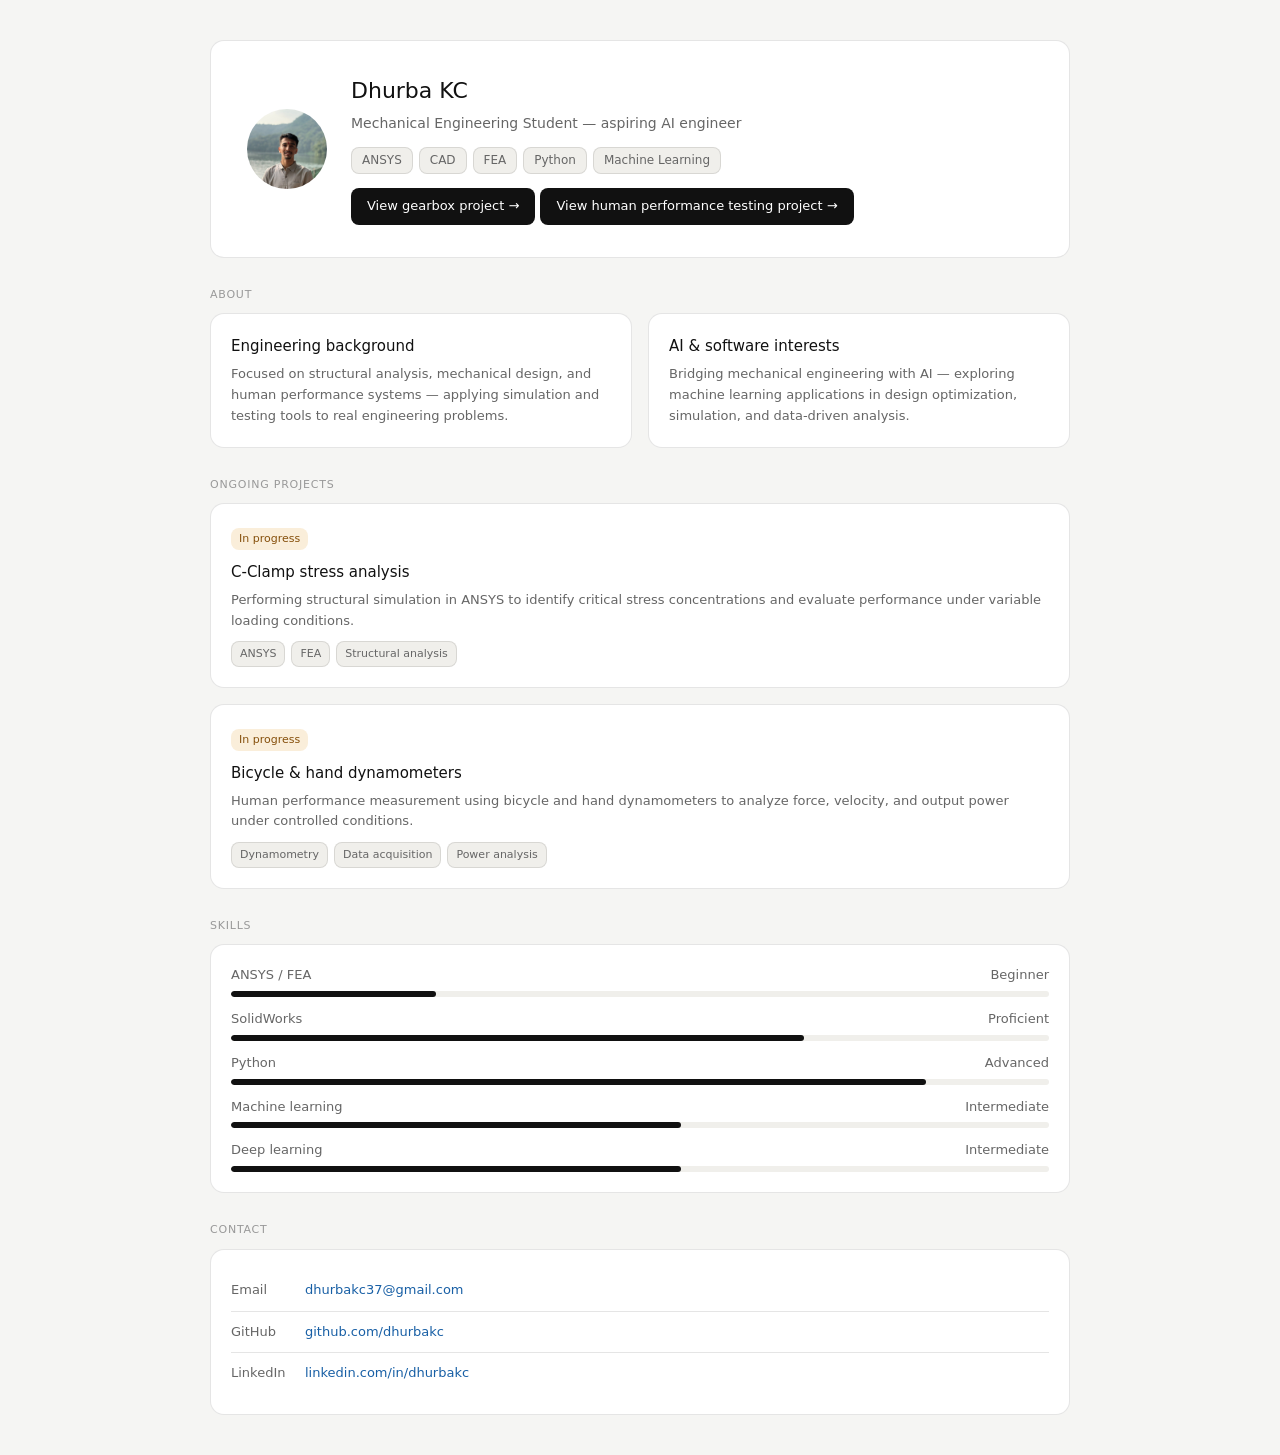
==== index.html @ 724318f9 "changed the location of the files" ====
<!DOCTYPE html>
<html lang="en">
<head>
  <meta charset="UTF-8">
  <meta name="viewport" content="width=device-width, initial-scale=1.0">
  <title>Dhurba KC — Portfolio</title>
  <link rel="stylesheet" href="style.css">
</head>
<body>
<div class="wrap">

  <!-- Hero -->
  <div class="hero">
    <div class="avatar">
      <img src = "images/profilepic.jpg" alt = "Dhurba KC"> 
    </div>
    <div class="hero-text">
      <h1>Dhurba KC</h1>
      <p class="sub">Mechanical Engineering Student &mdash; aspiring AI engineer</p>
      <div class="tags">
        <span class="tag">ANSYS</span>
        <span class="tag">CAD</span>
        <span class="tag">FEA</span>
        <span class="tag">Python</span>
        <span class="tag">Machine Learning</span>
      </div>
      <a class="btn" href="files/GearBoxDesignProject.pdf" target="_blank">View gearbox project &rarr;</a>
      <a class="btn" href = 'files/HumanPerformanceTesting.pdf' target="_blank">View human performance testing project &rarr;</a>
    </div>
  </div>

  <!-- About -->
  <p class="section-label">About</p>
  <div class="grid-2">
    <div class="card">
      <h3>Engineering background</h3>
      <p>Focused on structural analysis, mechanical design, and human performance systems — applying simulation and testing tools to real engineering problems.</p>
    </div>
    <div class="card">
      <h3>AI &amp; software interests</h3>
      <p>Bridging mechanical engineering with AI — exploring machine learning applications in design optimization, simulation, and data-driven analysis.</p>
    </div>
  </div>

  <!-- Projects -->
  <p class="section-label">Ongoing Projects</p>

  <div class="project-card">
    <span class="badge">In progress</span>
    <h3>C-Clamp stress analysis</h3>
    <p>Performing structural simulation in ANSYS to identify critical stress concentrations and evaluate performance under variable loading conditions.</p>
    <div class="tool-row">
      <span class="tool">ANSYS</span>
      <span class="tool">FEA</span>
      <span class="tool">Structural analysis</span>
    </div>
  </div>

  <div class="project-card mb">
    <span class="badge">In progress</span>
    <h3>Bicycle &amp; hand dynamometers</h3>
    <p>Human performance measurement using bicycle and hand dynamometers to analyze force, velocity, and output power under controlled conditions.</p>
    <div class="tool-row">
      <span class="tool">Dynamometry</span>
      <span class="tool">Data acquisition</span>
      <span class="tool">Power analysis</span>
    </div>
  </div>

  <!-- Skills -->
  <p class="section-label">Skills</p>
  <div class="card mb">
    <div class="skill-bar-wrap">
      <div class="skill-label"><span>ANSYS / FEA</span><span>Beginner</span></div>
      <div class="skill-track"><div class="skill-fill" style="width:25%"></div></div>
    </div>
    <div class="skill-bar-wrap">
      <div class="skill-label"><span>SolidWorks</span><span>Proficient</span></div>
      <div class="skill-track"><div class="skill-fill" style="width:70%"></div></div>
    </div>
    <div class="skill-bar-wrap">
      <div class="skill-label"><span>Python</span><span>Advanced</span></div>
      <div class="skill-track"><div class="skill-fill" style="width:85%"></div></div>
    </div>
    <div class="skill-bar-wrap">
      <div class="skill-label"><span>Machine learning</span><span>Intermediate</span></div>
      <div class="skill-track"><div class="skill-fill" style="width:55%"></div></div>
    </div>
    <div class="skill-bar-wrap" style="margin-bottom:0">
      <div class="skill-label"><span>Deep learning</span><span>Intermediate</span></div>
      <div class="skill-track"><div class="skill-fill" style="width:55%"></div></div>
    </div>
  </div>

  <!-- Contact -->
  <p class="section-label">Contact</p>
  <div class="card">
    <div class="contact-row">
      <span class="contact-label">Email</span>
      <span class="contact-val"><a href="mailto:dhurbakc37@gmail.com">dhurbakc37@gmail.com</a></span>
    </div>
    <div class="contact-row">
      <span class="contact-label">GitHub</span>
      <span class="contact-val"><a href="https://github.com/dhurbakc" target="_blank">github.com/dhurbakc</a></span>
    </div>
    <div class="contact-row">
      <span class="contact-label">LinkedIn</span>
      <span class="contact-val"><a href="https://linkedin.com/in/dhurbakc" target="_blank">linkedin.com/in/dhurbakc</a></span>
    </div>
  </div>

</div>
</body>
</html>
---- style.css ----
*, *::before, *::after { box-sizing: border-box; margin: 0; padding: 0; }

    :root {
      --bg: #f5f5f3;
      --surface: #ffffff;
      --border: rgba(0,0,0,0.1);
      --text: #111;
      --muted: #666;
      --hint: #999;
      --accent: #1a1a1a;
      --info: #185fa5;
      --info-bg: #e6f1fb;
      --info-text: #0c447c;
      --warning-bg: #faeeda;
      --warning-text: #854f0b;
      --radius-md: 8px;
      --radius-lg: 14px;
    }

    body {
      font-family: system-ui, -apple-system, Arial, sans-serif;
      background: var(--bg);
      color: var(--text);
      line-height: 1.6;
    }

    .wrap { max-width: 900px; margin: 0 auto; padding: 2.5rem 1.25rem; }

    /* Hero */
    .hero {
      background: var(--surface);
      border: 0.5px solid var(--border);
      border-radius: var(--radius-lg);
      padding: 2rem 2.25rem;
      margin-bottom: 1.75rem;
      display: flex;
      align-items: center;
      gap: 1.5rem;
    }

    .avatar {
  width: 80px;
  height: 80px;
  border-radius: 50%;
  overflow: hidden;
  flex-shrink: 0;
}

.avatar img {
  width: 100%;
  height: 100%;
  object-fit: cover;
}

    .hero-text h1 { font-size: 22px; font-weight: 500; margin-bottom: 4px; }
    .hero-text .sub { font-size: 14px; color: var(--muted); }

    .tags { display: flex; gap: 6px; flex-wrap: wrap; margin-top: 12px; }
    .tag {
      font-size: 12px; padding: 3px 10px;
      border-radius: var(--radius-md);
      background: #f0efeb;
      border: 0.5px solid var(--border);
      color: var(--muted);
    }

    .btn {
      display: inline-block; margin-top: 14px;
      padding: 8px 16px;
      background: var(--text); color: #fff;
      border-radius: var(--radius-md);
      text-decoration: none; font-size: 13px; font-weight: 500;
    }
    .btn:hover { opacity: 0.85; }

    /* Section label */
    .section-label {
      font-size: 11px; font-weight: 500;
      color: var(--hint); letter-spacing: 0.07em;
      text-transform: uppercase;
      margin-bottom: 10px;
    }

    /* Cards */
    .card {
      background: var(--surface);
      border: 0.5px solid var(--border);
      border-radius: var(--radius-lg);
      padding: 1.25rem;
    }

    .card h3 { font-size: 15px; font-weight: 500; margin-bottom: 6px; }
    .card p  { font-size: 13px; color: var(--muted); }

    .grid-2 {
      display: grid;
      grid-template-columns: repeat(auto-fit, minmax(220px, 1fr));
      gap: 1rem;
      margin-bottom: 1.75rem;
    }

    /* Project cards */
    .project-card {
      background: var(--surface);
      border: 0.5px solid var(--border);
      border-radius: var(--radius-lg);
      padding: 1.25rem;
      margin-bottom: 1rem;
      transition: transform 0.15s ease, box-shadow 0.15s ease;
    }
    .project-card:hover {
      transform: translateY(-2px);
      box-shadow: 0 6px 18px rgba(0,0,0,0.07);
    }
    .badge {
      display: inline-block; font-size: 11px;
      padding: 2px 8px; border-radius: var(--radius-md);
      background: var(--warning-bg); color: var(--warning-text);
      margin-bottom: 10px;
    }
    .project-card h3 { font-size: 15px; font-weight: 500; margin-bottom: 6px; }
    .project-card p  { font-size: 13px; color: var(--muted); }

    .tool-row { display: flex; gap: 6px; flex-wrap: wrap; margin-top: 10px; }
    .tool {
      font-size: 11px; padding: 3px 8px;
      border-radius: var(--radius-md);
      background: #f0efeb; border: 0.5px solid var(--border);
      color: var(--muted);
    }

    /* Skills */
    .skill-bar-wrap { margin-bottom: 12px; }
    .skill-label {
      display: flex; justify-content: space-between;
      font-size: 13px; color: var(--muted); margin-bottom: 5px;
    }
    .skill-track {
      height: 6px; background: #f0efeb;
      border-radius: 99px; overflow: hidden;
    }
    .skill-fill {
      height: 100%; border-radius: 99px;
      background: var(--text);
    }

    /* Contact */
    .contact-row {
      display: flex; align-items: center; gap: 10px;
      padding: 10px 0;
      border-bottom: 0.5px solid var(--border);
      font-size: 13px;
    }
    .contact-row:last-child { border-bottom: none; }
    .contact-label { color: var(--muted); width: 64px; flex-shrink: 0; }
    .contact-val a { color: var(--info); text-decoration: none; }
    .contact-val a:hover { text-decoration: underline; }

    /* Spacing helpers */
    .mb { margin-bottom: 1.75rem; }

    @media (max-width: 540px) {
      .hero { flex-direction: column; align-items: flex-start; }
    }
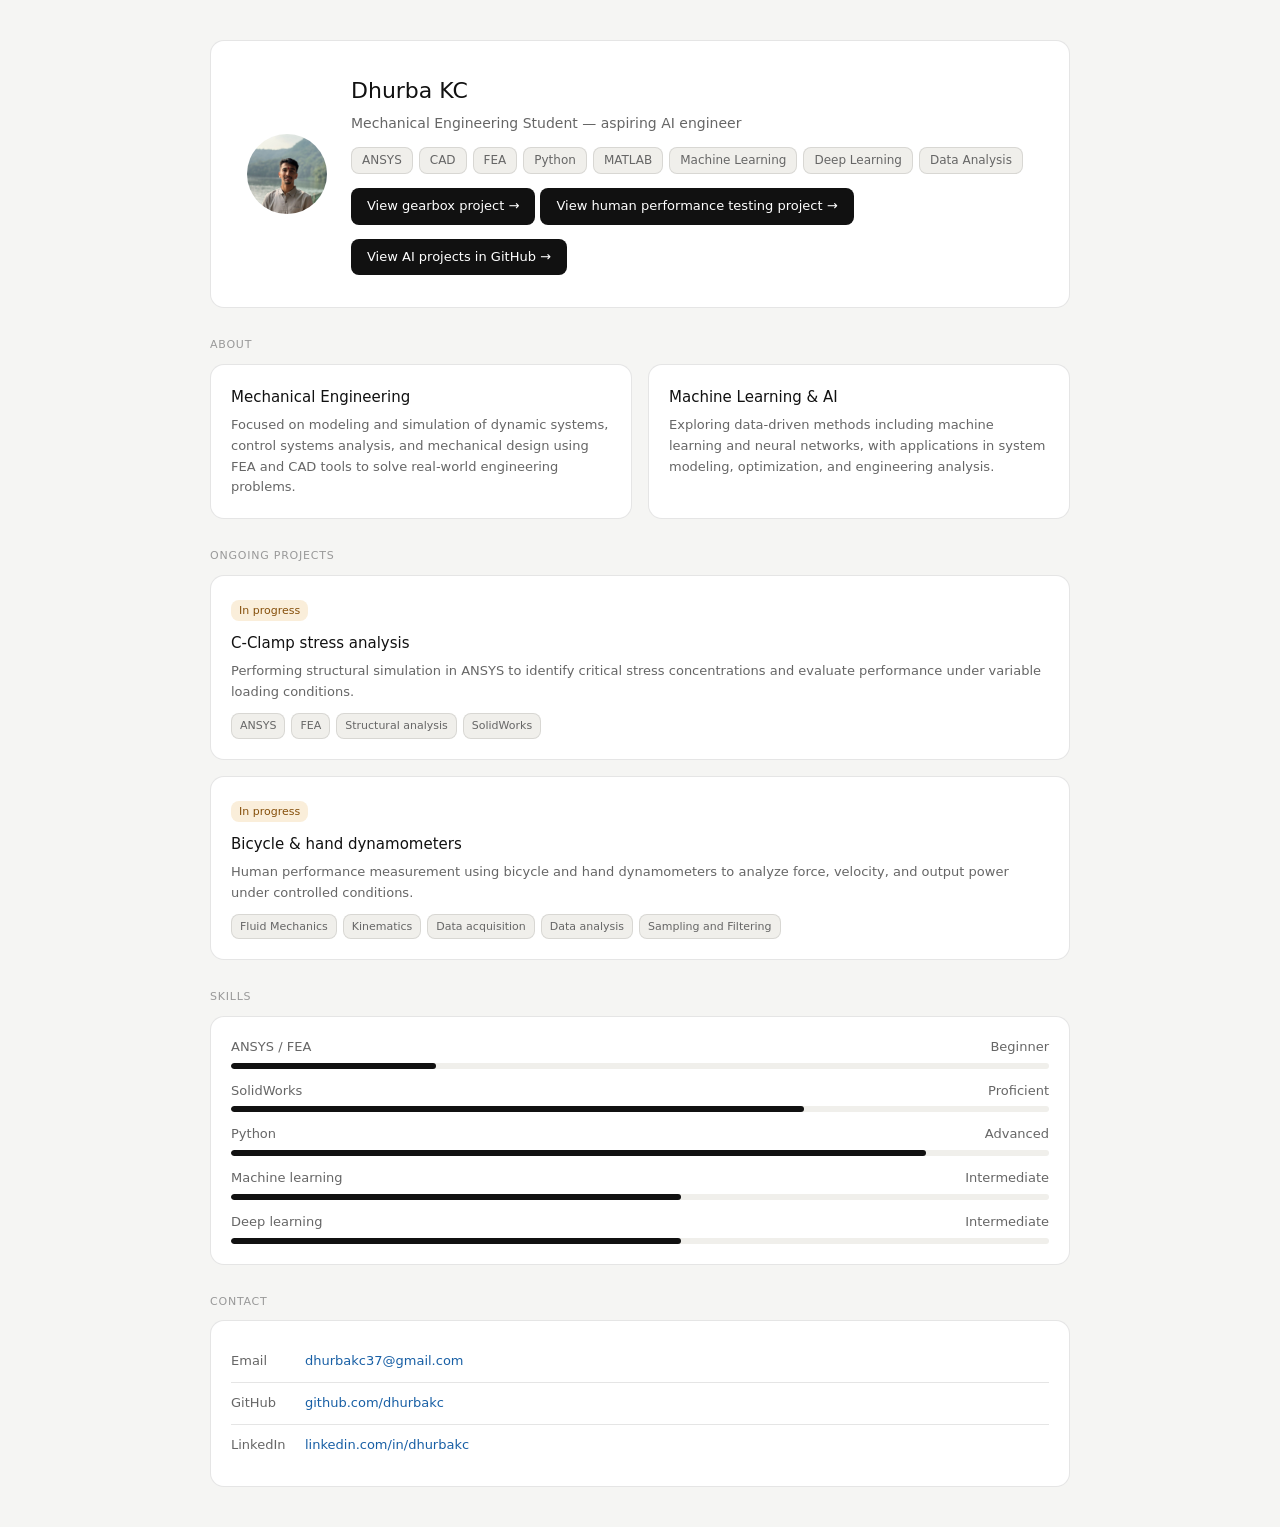
==== commit 1bb6943d: "updated the profile" ====
--- a/index.html
+++ b/index.html
@@ -22,10 +22,14 @@
         <span class="tag">CAD</span>
         <span class="tag">FEA</span>
         <span class="tag">Python</span>
+        <span class = 'tag'>MATLAB</span>
         <span class="tag">Machine Learning</span>
+        <span class ='tag'>Deep Learning</span>
+        <span class = 'tag'>Data Analysis</span>
       </div>
       <a class="btn" href="files/GearBoxDesignProject.pdf" target="_blank">View gearbox project &rarr;</a>
       <a class="btn" href = 'files/HumanPerformanceTesting.pdf' target="_blank">View human performance testing project &rarr;</a>
+      <a class="btn" href = 'https://github.com/dhurbakc' target="_blank">View AI projects in GitHub &rarr;</a>
     </div>
   </div>
 
@@ -33,12 +37,12 @@
   <p class="section-label">About</p>
   <div class="grid-2">
     <div class="card">
-      <h3>Engineering background</h3>
-      <p>Focused on structural analysis, mechanical design, and human performance systems — applying simulation and testing tools to real engineering problems.</p>
+      <h3>Mechanical Engineering</h3>
+      <p>Focused on modeling and simulation of dynamic systems, control systems analysis, and mechanical design using FEA and CAD tools to solve real-world engineering problems.</p>
     </div>
     <div class="card">
-      <h3>AI &amp; software interests</h3>
-      <p>Bridging mechanical engineering with AI — exploring machine learning applications in design optimization, simulation, and data-driven analysis.</p>
+      <h3>Machine Learning & AI</h3>
+<p>Exploring data-driven methods including machine learning and neural networks, with applications in system modeling, optimization, and engineering analysis.</p>
     </div>
   </div>
 
@@ -53,6 +57,7 @@
       <span class="tool">ANSYS</span>
       <span class="tool">FEA</span>
       <span class="tool">Structural analysis</span>
+      <span class="tool">SolidWorks</span>
     </div>
   </div>
 
@@ -61,9 +66,11 @@
     <h3>Bicycle &amp; hand dynamometers</h3>
     <p>Human performance measurement using bicycle and hand dynamometers to analyze force, velocity, and output power under controlled conditions.</p>
     <div class="tool-row">
-      <span class="tool">Dynamometry</span>
+      <span class="tool">Fluid Mechanics</span>
+      <span class="tool">Kinematics</span>
       <span class="tool">Data acquisition</span>
-      <span class="tool">Power analysis</span>
+      <span class="tool">Data analysis</span>
+      <span class="tool">Sampling and Filtering</span>
     </div>
   </div>
 
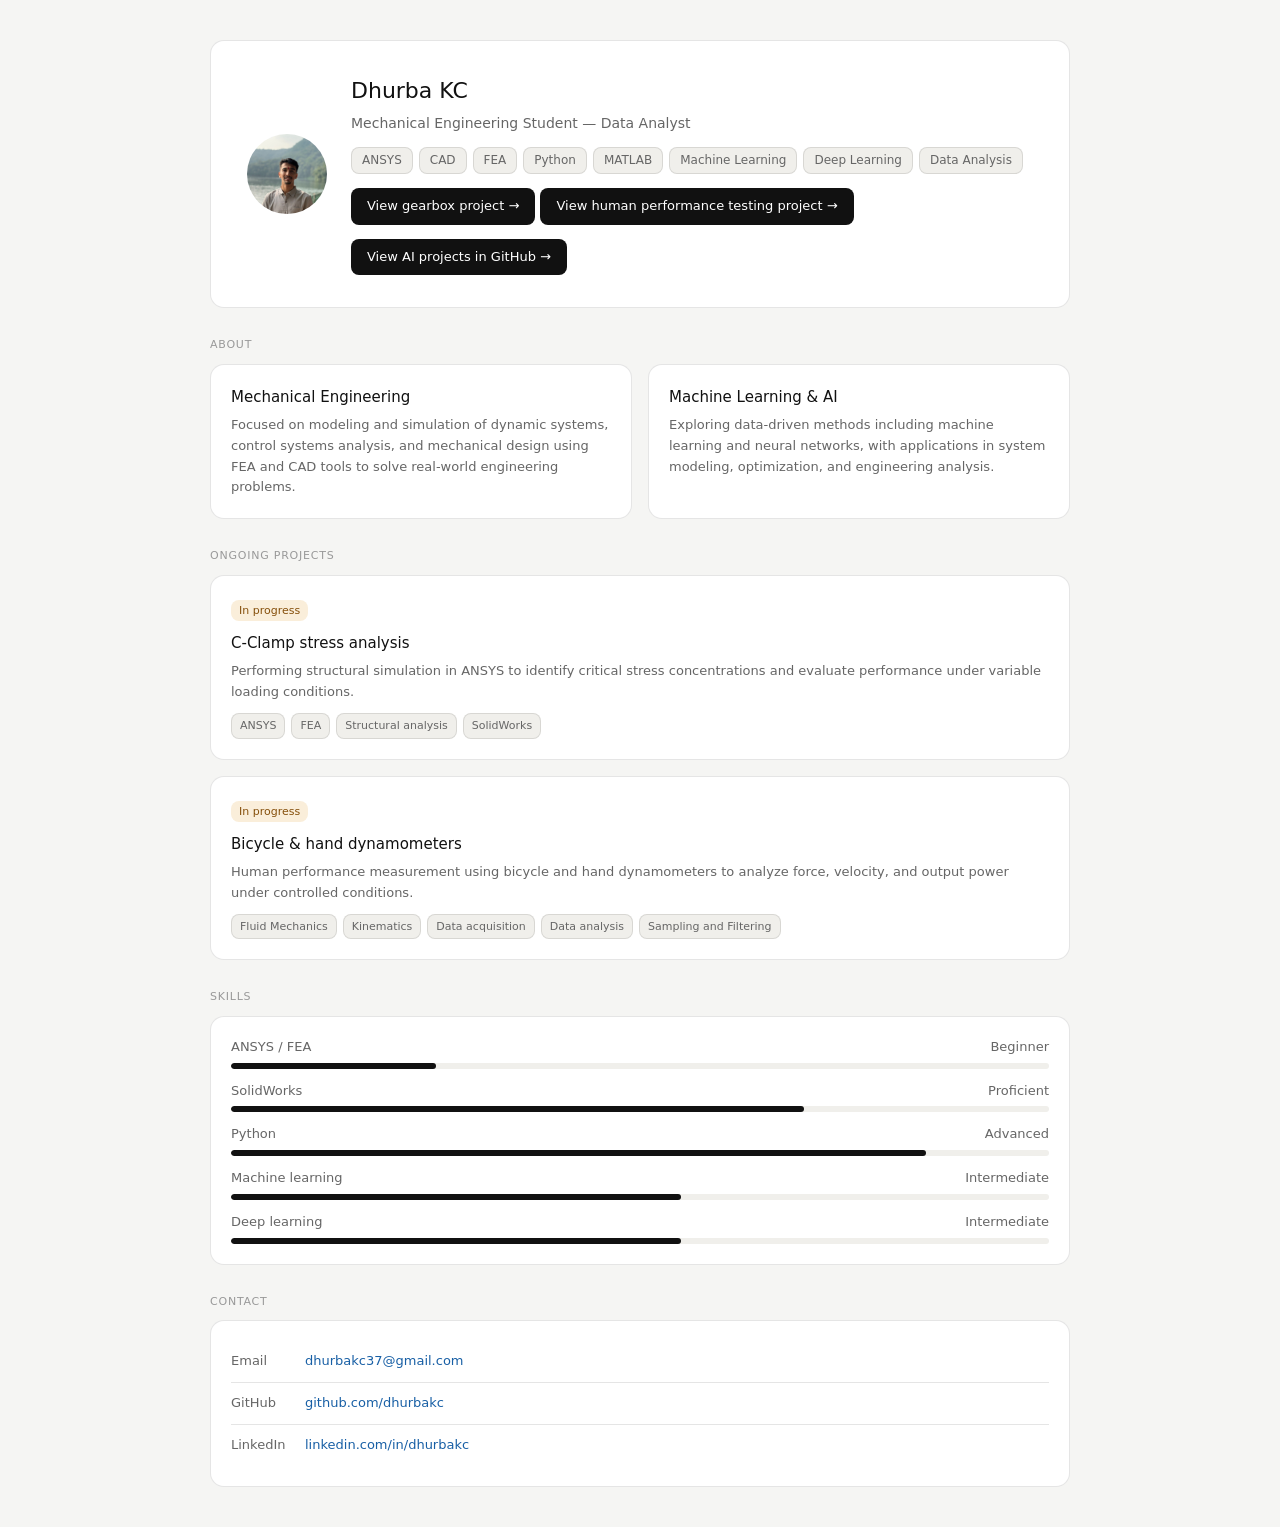
==== commit 4b559b3d: "adjusted the repositeries" ====
--- a/index.html
+++ b/index.html
@@ -16,7 +16,7 @@
     </div>
     <div class="hero-text">
       <h1>Dhurba KC</h1>
-      <p class="sub">Mechanical Engineering Student &mdash; aspiring AI engineer</p>
+      <p class="sub">Mechanical Engineering Student &mdash; Data Analyst</p>
       <div class="tags">
         <span class="tag">ANSYS</span>
         <span class="tag">CAD</span>
@@ -29,7 +29,7 @@
       </div>
       <a class="btn" href="files/GearBoxDesignProject.pdf" target="_blank">View gearbox project &rarr;</a>
       <a class="btn" href = 'files/HumanPerformanceTesting.pdf' target="_blank">View human performance testing project &rarr;</a>
-      <a class="btn" href = 'https://github.com/dhurbakc' target="_blank">View AI projects in GitHub &rarr;</a>
+      <a class="btn" href = 'https://github.com/kcdhurba?tab=repositories' target="_blank">View AI projects in GitHub &rarr;</a>
     </div>
   </div>
 
